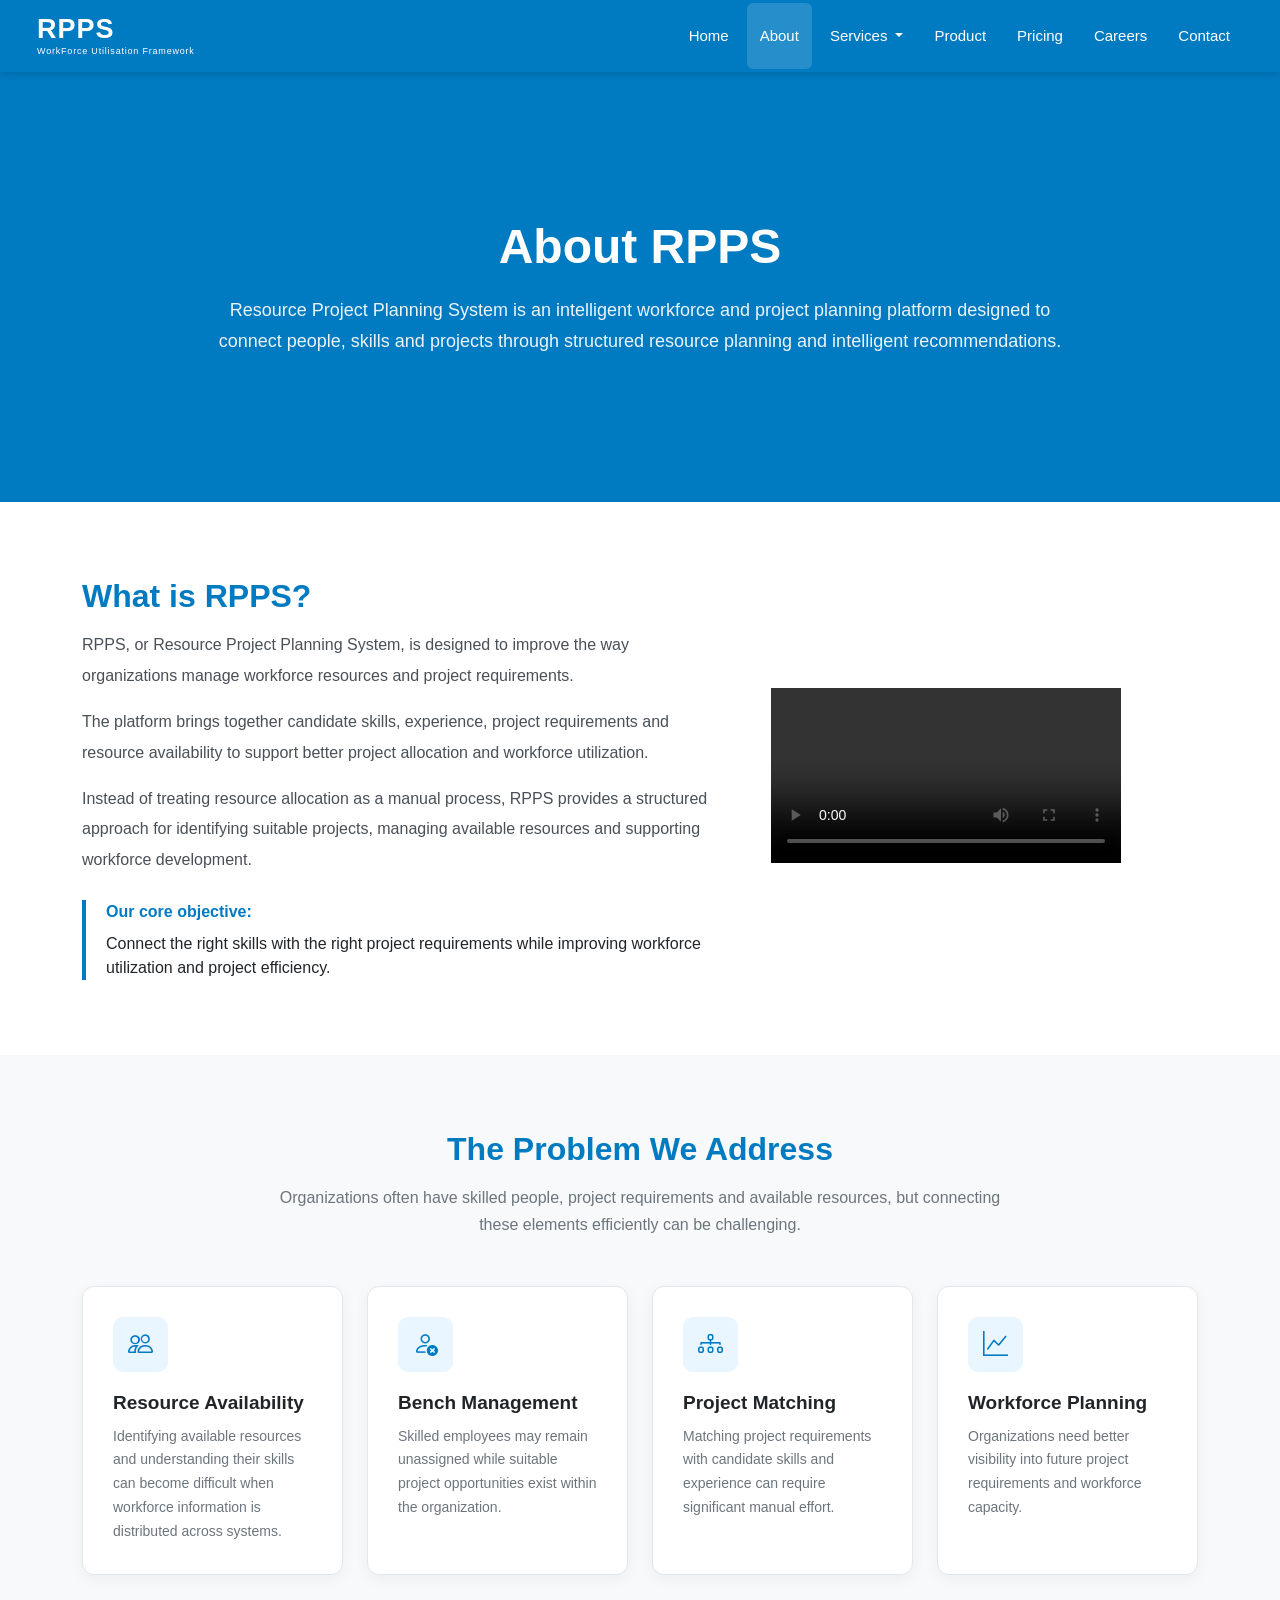
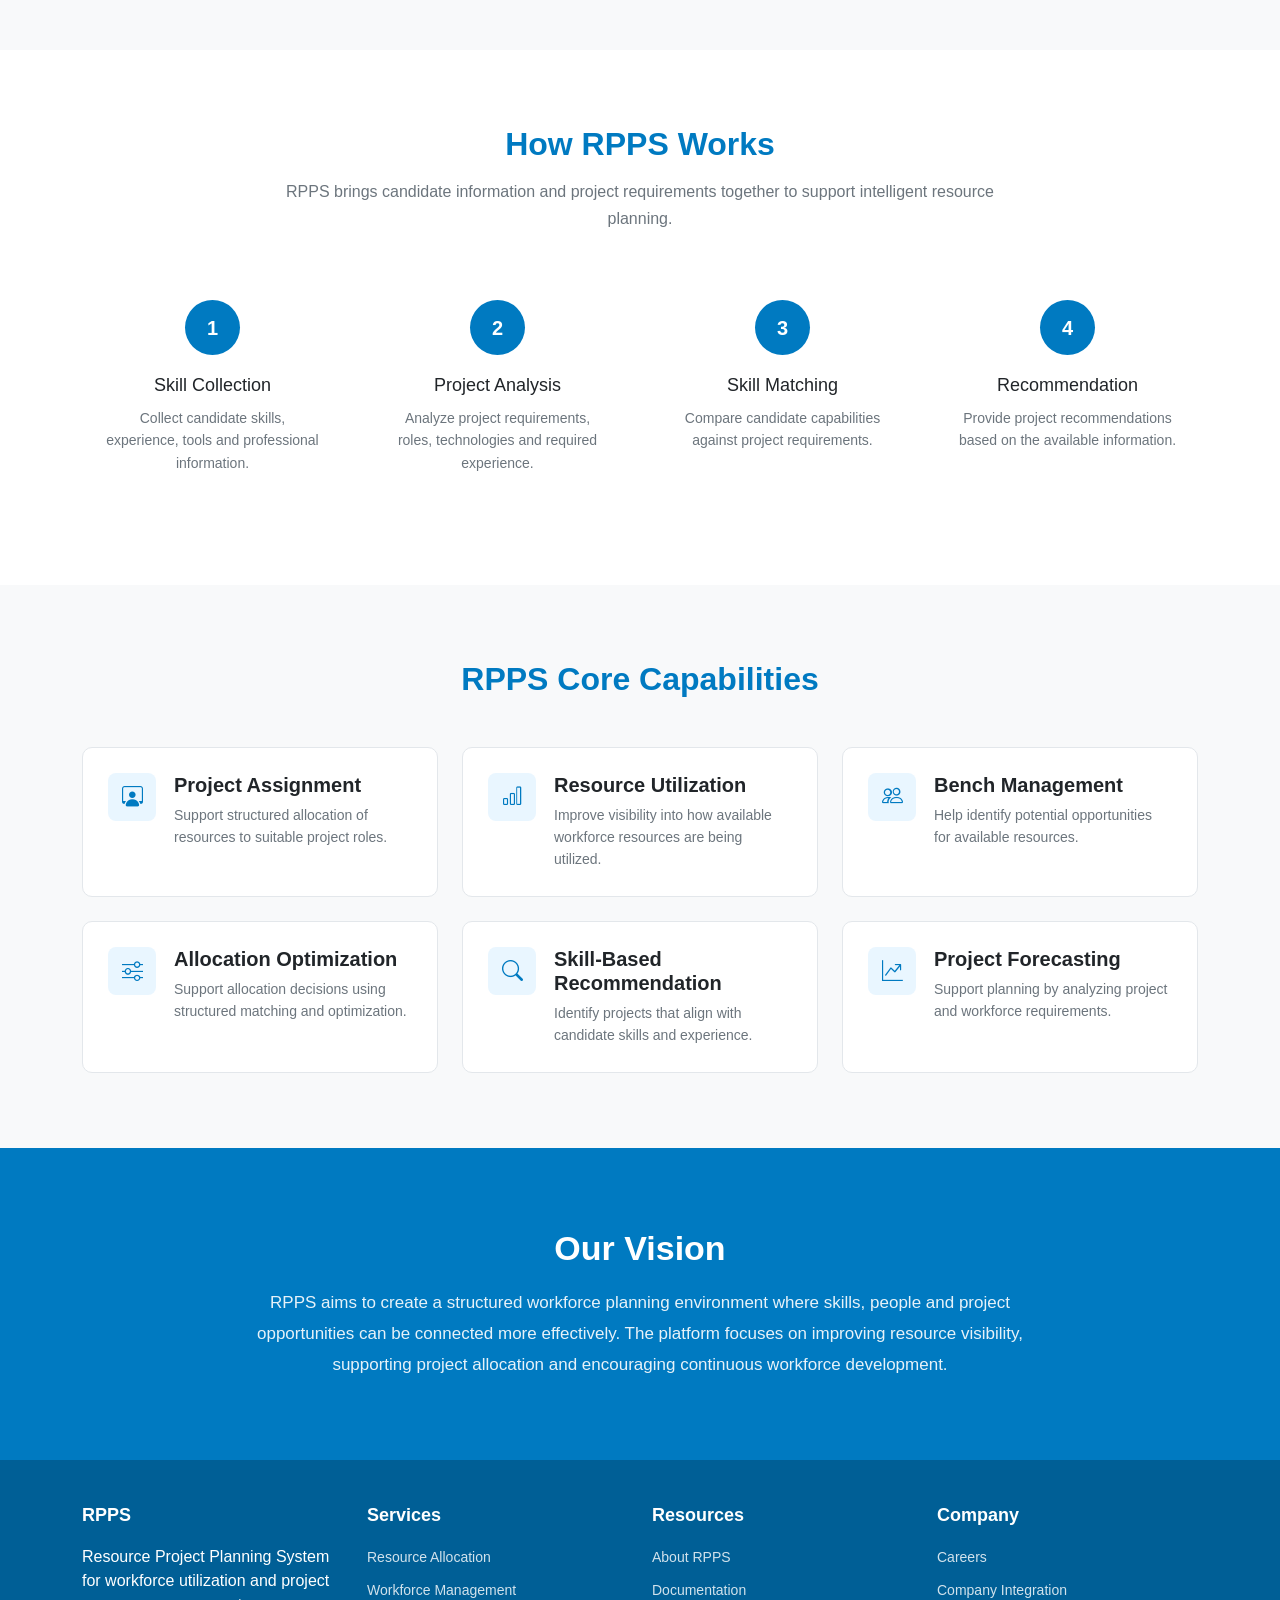
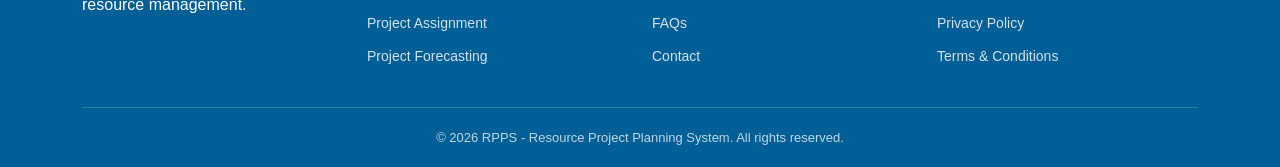
==== about.html @ 64786fd7 "First Commit" ====
<!doctype html>
<html lang="en">

<head>

    <meta charset="utf-8">

    <meta name="viewport" content="width=device-width, initial-scale=1">

    <meta name="description"
        content="Learn about RPPS - Resource Project Planning System, an intelligent workforce utilization and project resource management platform.">

    <title>About RPPS | Resource Project Planning System</title>


    <!-- Bootstrap CSS -->
    <link href="https://cdn.jsdelivr.net/npm/bootstrap@5.3.8/dist/css/bootstrap.min.css" rel="stylesheet"
        crossorigin="anonymous">


    <!-- Bootstrap Icons -->
    <link rel="stylesheet" href="https://cdn.jsdelivr.net/npm/bootstrap-icons@1.13.1/font/bootstrap-icons.min.css">


    <style>
        /* =========================================
           GLOBAL
        ========================================= */

        * {
            box-sizing: border-box;
        }

        body {
            margin: 0;

            font-family:
                Arial,
                Helvetica,
                sans-serif;

            color: #212529;

            background-color: #ffffff;
        }


        /* =========================================
           NAVBAR
        ========================================= */

        .rpps-navbar {

            min-height: 72px;

            background-color: #007ac1;

            background-image:
                linear-gradient(rgba(0, 122, 193, 0.90),
                    rgba(0, 122, 193, 0.90)),
                url("Images/header.png");

            background-size: cover;

            background-position: center;

            padding: 0 25px;

            box-shadow:
                0 2px 8px rgba(0, 0, 0, 0.15);
        }


        .rpps-logo {

            color: #ffffff !important;

            font-size: 27px;

            font-weight: 700;

            letter-spacing: 1px;

            text-decoration: none;
        }


        .logo-text {

            display: flex;

            flex-direction: column;

            align-items: flex-start;

            line-height: 1.1;
        }


        .logo-title {

            font-size: 27px;

            font-weight: 700;
        }


        .logo-subtitle {

            margin-top: 3px;

            font-size: 9px;

            font-weight: 400;

            letter-spacing: 0.8px;

            white-space: nowrap;
        }


        /* Navbar links */

        .rpps-navbar .navbar-nav {

            align-items: center;

            gap: 5px;
        }


        .rpps-navbar .nav-link {

            position: relative;

            color: #ffffff !important;

            font-size: 15px;

            font-weight: 500;

            padding:
                22px 13px !important;

            transition:
                background-color 0.3s ease;
        }


        .rpps-navbar .nav-link:hover {

            background-color:
                rgba(255, 255, 255, 0.15);

            border-radius: 6px;
        }


        .rpps-navbar .nav-link.active {

            background-color:
                rgba(255, 255, 255, 0.15);

            border-radius: 6px;
        }


        /* =========================================
           PAGE HERO
        ========================================= */

        .about-hero {

            min-height: 430px;

            display: flex;

            align-items: center;

            background-color: #007ac1;

            background-image:
                linear-gradient(rgba(0, 122, 193, 0.88),
                    rgba(0, 122, 193, 0.88)),
                url("Images/header.png");

            background-size: cover;

            background-position: center;

            color: #ffffff;
        }


        .about-hero-content {

            max-width: 850px;

            margin: auto;

            text-align: center;
        }


        .about-hero h1 {

            font-size: 48px;

            font-weight: 700;

            margin-bottom: 20px;
        }


        .about-hero p {

            font-size: 18px;

            line-height: 1.7;

            color:
                rgba(255, 255, 255, 0.92);

            margin-bottom: 0;
        }


        /* =========================================
           COMMON SECTION
        ========================================= */

        .about-section {

            padding: 75px 0;
        }


        .about-section-light {

            background-color: #f8f9fa;
        }


        .section-title {

            color: #007ac1;

            font-size: 32px;

            font-weight: 700;

            margin-bottom: 15px;
        }


        .section-description {

            color: #6c757d;

            line-height: 1.7;

            max-width: 750px;
        }


        /* =========================================
           ABOUT INTRO
        ========================================= */

        .about-intro-text {

            font-size: 16px;

            line-height: 1.9;

            color: #495057;
        }


        .about-highlight {

            border-left:
                4px solid #007ac1;

            padding-left: 20px;

            margin-top: 25px;
        }


        .about-highlight strong {

            color: #007ac1;
        }


        /* =========================================
           PROBLEM CARDS
        ========================================= */

        .problem-card {

            height: 100%;

            padding: 30px;

            background-color: #ffffff;

            border:
                1px solid #e3e7eb;

            border-radius: 12px;

            box-shadow:
                0 4px 15px rgba(0, 0, 0, 0.05);

            transition:
                transform 0.3s ease,
                box-shadow 0.3s ease;
        }


        .problem-card:hover {

            transform:
                translateY(-5px);

            box-shadow:
                0 10px 25px rgba(0, 0, 0, 0.10);
        }


        .problem-icon {

            width: 55px;

            height: 55px;

            display: flex;

            align-items: center;

            justify-content: center;

            margin-bottom: 20px;

            border-radius: 10px;

            background-color: #e9f6ff;

            color: #007ac1;

            font-size: 25px;
        }


        .problem-card h4 {

            font-size: 19px;

            font-weight: 600;

            margin-bottom: 10px;
        }


        .problem-card p {

            color: #6c757d;

            font-size: 14px;

            line-height: 1.7;

            margin-bottom: 0;
        }


        /* =========================================
           HOW RPPS WORKS
        ========================================= */

        .workflow-step {

            text-align: center;

            position: relative;

            padding: 20px;
        }


        .workflow-number {

            width: 55px;

            height: 55px;

            display: flex;

            align-items: center;

            justify-content: center;

            margin: 0 auto 20px;

            border-radius: 50%;

            background-color: #007ac1;

            color: #ffffff;

            font-size: 20px;

            font-weight: 700;
        }


        .workflow-step h4 {

            font-size: 18px;

            margin-bottom: 10px;
        }


        .workflow-step p {

            color: #6c757d;

            font-size: 14px;

            line-height: 1.6;
        }


        /* =========================================
           FEATURES
        ========================================= */

        .feature-card {

            display: flex;

            align-items: flex-start;

            gap: 18px;

            height: 100%;

            padding: 25px;

            border-radius: 10px;

            background-color: #ffffff;

            border:
                1px solid #e3e7eb;
        }


        .feature-icon {

            flex-shrink: 0;

            width: 48px;

            height: 48px;

            display: flex;

            align-items: center;

            justify-content: center;

            border-radius: 8px;

            background-color: #e9f6ff;

            color: #007ac1;

            font-size: 21px;
        }


        .feature-card h5 {

            margin-bottom: 7px;

            font-weight: 600;
        }


        .feature-card p {

            margin: 0;

            color: #6c757d;

            font-size: 14px;

            line-height: 1.6;
        }


        /* =========================================
           VISION
        ========================================= */

        .vision-section {

            background-color: #007ac1;

            color: #ffffff;

            text-align: center;

            padding: 80px 20px;
        }


        .vision-section h2 {

            font-size: 34px;

            font-weight: 700;

            margin-bottom: 20px;
        }


        .vision-section p {

            max-width: 800px;

            margin: auto;

            font-size: 17px;

            line-height: 1.8;

            color:
                rgba(255, 255, 255, 0.9);
        }


        /* =========================================
           FOOTER
        ========================================= */

        .site-footer {

            background-color: #005f96;

            color: #ffffff;

            padding: 45px 0 20px;
        }


        .footer-title {

            font-size: 18px;

            margin-bottom: 18px;

            font-weight: 600;
        }


        .footer-links {

            list-style: none;

            padding: 0;

            margin: 0;
        }


        .footer-links li {

            margin-bottom: 9px;
        }


        .footer-links a {

            color:
                rgba(255, 255, 255, 0.82);

            text-decoration: none;

            font-size: 14px;
        }


        .footer-links a:hover {

            color: #ffffff;
        }


        .footer-bottom {

            border-top:
                1px solid rgba(255, 255, 255, 0.2);

            margin-top: 30px;

            padding-top: 20px;

            font-size: 13px;

            color:
                rgba(255, 255, 255, 0.75);
        }


        /* =========================================
           MOBILE
        ========================================= */

        @media (max-width: 991px) {

            .rpps-navbar {

                padding: 8px 15px;
            }


            .rpps-navbar .navbar-nav {

                align-items: stretch;
            }


            .rpps-navbar .nav-link {

                padding:
                    12px 15px !important;
            }


            .about-hero {

                min-height: 350px;
            }


            .about-hero h1 {

                font-size: 36px;
            }

        }


        @media (max-width: 576px) {

            .about-section {

                padding: 50px 0;
            }


            .about-hero h1 {

                font-size: 30px;
            }


            .about-hero p {

                font-size: 15px;
            }


            .section-title {

                font-size: 27px;
            }

        }
    </style>

</head>


<body>


    <!-- =====================================================
     NAVBAR
====================================================== -->

    <header>

        <nav class="navbar navbar-expand-lg rpps-navbar">

            <div class="container-fluid">


                <!-- Logo -->

                <a class="navbar-brand rpps-logo" href="index.html">

                    <div class="logo-text">

                        <span class="logo-title">
                            RPPS
                        </span>

                        <span class="logo-subtitle">
                            WorkForce Utilisation Framework
                        </span>

                    </div>

                </a>


                <!-- Mobile button -->

                <button class="navbar-toggler" type="button" data-bs-toggle="collapse" data-bs-target="#navbarNav">

                    <span class="navbar-toggler-icon"></span>

                </button>


                <!-- Navigation -->

                <div class="collapse navbar-collapse" id="navbarNav">

                    <ul class="navbar-nav ms-auto">


                        <li class="nav-item">

                            <a class="nav-link" href="index.html">

                                Home

                            </a>

                        </li>


                        <li class="nav-item">

                            <a class="nav-link active" href="about.html">

                                About

                            </a>

                        </li>


                        <li class="nav-item dropdown">

                            <a class="nav-link dropdown-toggle" href="#" data-bs-toggle="dropdown">

                                Services

                            </a>


                            <ul class="dropdown-menu">

                                <li>
                                    <a class="dropdown-item" href="#">
                                        Resource Allocation
                                    </a>
                                </li>

                                <li>
                                    <a class="dropdown-item" href="#">
                                        Workforce Management
                                    </a>
                                </li>

                                <li>
                                    <a class="dropdown-item" href="#">
                                        Project Assignment
                                    </a>
                                </li>

                                <li>
                                    <a class="dropdown-item" href="#">
                                        Project Forecasting
                                    </a>
                                </li>

                                <li>
                                    <a class="dropdown-item" href="#">
                                        Skill-Based Recommendations
                                    </a>
                                </li>

                            </ul>

                        </li>


                        <li class="nav-item">

                            <a class="nav-link" href="#">

                                Product

                            </a>

                        </li>


                        <li class="nav-item">

                            <a class="nav-link" href="#">

                                Pricing

                            </a>

                        </li>


                        <li class="nav-item">

                            <a class="nav-link" href="#">

                                Careers

                            </a>

                        </li>


                        <li class="nav-item">

                            <a class="nav-link" href="#">

                                Contact

                            </a>

                        </li>

                    </ul>

                </div>

            </div>

        </nav>

    </header>



    <!-- =====================================================
     HERO
====================================================== -->

    <section class="about-hero">

        <div class="container">

            <div class="about-hero-content">

                <h1>
                    About RPPS
                </h1>

                <p>
                    Resource Project Planning System is an intelligent
                    workforce and project planning platform designed to
                    connect people, skills and projects through
                    structured resource planning and intelligent
                    recommendations.
                </p>

            </div>

        </div>

    </section>



    <!-- =====================================================
     ABOUT RPPS
====================================================== -->

    <section class="about-section">

        <div class="container">

            <div class="row align-items-center g-5">


                <!-- Content -->

                <div class="col-lg-7">

                    <h2 class="section-title">
                        What is RPPS?
                    </h2>

                    <p class="about-intro-text">

                        RPPS, or Resource Project Planning System,
                        is designed to improve the way organizations
                        manage workforce resources and project
                        requirements.

                    </p>


                    <p class="about-intro-text">

                        The platform brings together candidate skills,
                        experience, project requirements and resource
                        availability to support better project
                        allocation and workforce utilization.

                    </p>


                    <p class="about-intro-text">

                        Instead of treating resource allocation as a
                        manual process, RPPS provides a structured
                        approach for identifying suitable projects,
                        managing available resources and supporting
                        workforce development.

                    </p>


                    <div class="about-highlight">

                        <strong>
                            Our core objective:
                        </strong>

                        <p class="mb-0 mt-2">

                            Connect the right skills with the right
                            project requirements while improving
                            workforce utilization and project efficiency.

                        </p>

                    </div>

                </div>


                <!-- Image -->

                <div class="col-lg-5">
                    <video src="video/Bench Utilization Explainer_720p_caption (online-video-cutter.com).mp4" style="width: 80%; height: auto; margin: 10px; padding: 0;" controls>
                    </video>
                </div>




            </div>

        </div>

    </section>



    <!-- =====================================================
     PROBLEM
====================================================== -->

    <section class="about-section about-section-light">

        <div class="container">


            <div class="text-center mb-5">

                <h2 class="section-title">
                    The Problem We Address
                </h2>

                <p class="section-description mx-auto">

                    Organizations often have skilled people,
                    project requirements and available resources,
                    but connecting these elements efficiently
                    can be challenging.

                </p>

            </div>


            <div class="row g-4">


                <!-- Problem 1 -->

                <div class="col-lg-3 col-md-6">

                    <div class="problem-card">

                        <div class="problem-icon">

                            <i class="bi bi-people"></i>

                        </div>

                        <h4>
                            Resource Availability
                        </h4>

                        <p>

                            Identifying available resources and
                            understanding their skills can become
                            difficult when workforce information is
                            distributed across systems.

                        </p>

                    </div>

                </div>


                <!-- Problem 2 -->

                <div class="col-lg-3 col-md-6">

                    <div class="problem-card">

                        <div class="problem-icon">

                            <i class="bi bi-person-x"></i>

                        </div>

                        <h4>
                            Bench Management
                        </h4>

                        <p>

                            Skilled employees may remain unassigned
                            while suitable project opportunities
                            exist within the organization.

                        </p>

                    </div>

                </div>


                <!-- Problem 3 -->

                <div class="col-lg-3 col-md-6">

                    <div class="problem-card">

                        <div class="problem-icon">

                            <i class="bi bi-diagram-3"></i>

                        </div>

                        <h4>
                            Project Matching
                        </h4>

                        <p>

                            Matching project requirements with
                            candidate skills and experience can
                            require significant manual effort.

                        </p>

                    </div>

                </div>


                <!-- Problem 4 -->

                <div class="col-lg-3 col-md-6">

                    <div class="problem-card">

                        <div class="problem-icon">

                            <i class="bi bi-graph-up"></i>

                        </div>

                        <h4>
                            Workforce Planning
                        </h4>

                        <p>

                            Organizations need better visibility
                            into future project requirements and
                            workforce capacity.

                        </p>

                    </div>

                </div>


            </div>

        </div>

    </section>



    <!-- =====================================================
     HOW RPPS WORKS
====================================================== -->

    <section class="about-section">

        <div class="container">


            <div class="text-center mb-5">

                <h2 class="section-title">
                    How RPPS Works
                </h2>

                <p class="section-description mx-auto">

                    RPPS brings candidate information and project
                    requirements together to support intelligent
                    resource planning.

                </p>

            </div>


            <div class="row g-4">


                <!-- Step 1 -->

                <div class="col-lg-3 col-md-6">

                    <div class="workflow-step">

                        <div class="workflow-number">
                            1
                        </div>

                        <h4>
                            Skill Collection
                        </h4>

                        <p>

                            Collect candidate skills,
                            experience, tools and professional
                            information.

                        </p>

                    </div>

                </div>


                <!-- Step 2 -->

                <div class="col-lg-3 col-md-6">

                    <div class="workflow-step">

                        <div class="workflow-number">
                            2
                        </div>

                        <h4>
                            Project Analysis
                        </h4>

                        <p>

                            Analyze project requirements,
                            roles, technologies and required
                            experience.

                        </p>

                    </div>

                </div>


                <!-- Step 3 -->

                <div class="col-lg-3 col-md-6">

                    <div class="workflow-step">

                        <div class="workflow-number">
                            3
                        </div>

                        <h4>
                            Skill Matching
                        </h4>

                        <p>

                            Compare candidate capabilities
                            against project requirements.

                        </p>

                    </div>

                </div>


                <!-- Step 4 -->

                <div class="col-lg-3 col-md-6">

                    <div class="workflow-step">

                        <div class="workflow-number">
                            4
                        </div>

                        <h4>
                            Recommendation
                        </h4>

                        <p>

                            Provide project recommendations
                            based on the available information.

                        </p>

                    </div>

                </div>


            </div>

        </div>

    </section>



    <!-- =====================================================
     CORE CAPABILITIES
====================================================== -->

    <section class="about-section about-section-light">

        <div class="container">


            <div class="text-center mb-5">

                <h2 class="section-title">
                    RPPS Core Capabilities
                </h2>

            </div>


            <div class="row g-4">


                <div class="col-lg-4 col-md-6">

                    <div class="feature-card">

                        <div class="feature-icon">
                            <i class="bi bi-person-workspace"></i>
                        </div>

                        <div>

                            <h5>
                                Project Assignment
                            </h5>

                            <p>
                                Support structured allocation of
                                resources to suitable project roles.
                            </p>

                        </div>

                    </div>

                </div>


                <div class="col-lg-4 col-md-6">

                    <div class="feature-card">

                        <div class="feature-icon">
                            <i class="bi bi-bar-chart"></i>
                        </div>

                        <div>

                            <h5>
                                Resource Utilization
                            </h5>

                            <p>
                                Improve visibility into how available
                                workforce resources are being utilized.
                            </p>

                        </div>

                    </div>

                </div>


                <div class="col-lg-4 col-md-6">

                    <div class="feature-card">

                        <div class="feature-icon">
                            <i class="bi bi-people"></i>
                        </div>

                        <div>

                            <h5>
                                Bench Management
                            </h5>

                            <p>
                                Help identify potential opportunities
                                for available resources.
                            </p>

                        </div>

                    </div>

                </div>


                <div class="col-lg-4 col-md-6">

                    <div class="feature-card">

                        <div class="feature-icon">
                            <i class="bi bi-sliders"></i>
                        </div>

                        <div>

                            <h5>
                                Allocation Optimization
                            </h5>

                            <p>
                                Support allocation decisions using
                                structured matching and optimization.
                            </p>

                        </div>

                    </div>

                </div>


                <div class="col-lg-4 col-md-6">

                    <div class="feature-card">

                        <div class="feature-icon">
                            <i class="bi bi-search"></i>
                        </div>

                        <div>

                            <h5>
                                Skill-Based Recommendation
                            </h5>

                            <p>
                                Identify projects that align with
                                candidate skills and experience.
                            </p>

                        </div>

                    </div>

                </div>


                <div class="col-lg-4 col-md-6">

                    <div class="feature-card">

                        <div class="feature-icon">
                            <i class="bi bi-graph-up-arrow"></i>
                        </div>

                        <div>

                            <h5>
                                Project Forecasting
                            </h5>

                            <p>
                                Support planning by analyzing project
                                and workforce requirements.
                            </p>

                        </div>

                    </div>

                </div>


            </div>

        </div>

    </section>



    <!-- =====================================================
     VISION
====================================================== -->

    <section class="vision-section">

        <div class="container">

            <h2>
                Our Vision
            </h2>

            <p>

                RPPS aims to create a structured workforce planning
                environment where skills, people and project
                opportunities can be connected more effectively.
                The platform focuses on improving resource visibility,
                supporting project allocation and encouraging
                continuous workforce development.

            </p>

        </div>

    </section>



    <!-- =====================================================
     FOOTER
====================================================== -->

    <footer class="site-footer">

        <div class="container">

            <div class="row g-4">


                <!-- RPPS -->

                <div class="col-lg-3 col-md-6">

                    <h5 class="footer-title">
                        RPPS
                    </h5>

                    <p>
                        Resource Project Planning System for
                        workforce utilization and project
                        resource management.
                    </p>

                </div>


                <!-- Services -->

                <div class="col-lg-3 col-md-6">

                    <h5 class="footer-title">
                        Services
                    </h5>

                    <ul class="footer-links">

                        <li>
                            <a href="#">
                                Resource Allocation
                            </a>
                        </li>

                        <li>
                            <a href="#">
                                Workforce Management
                            </a>
                        </li>

                        <li>
                            <a href="#">
                                Project Assignment
                            </a>
                        </li>

                        <li>
                            <a href="#">
                                Project Forecasting
                            </a>
                        </li>

                    </ul>

                </div>


                <!-- Resources -->

                <div class="col-lg-3 col-md-6">

                    <h5 class="footer-title">
                        Resources
                    </h5>

                    <ul class="footer-links">

                        <li>
                            <a href="about.html">
                                About RPPS
                            </a>
                        </li>

                        <li>
                            <a href="#">
                                Documentation
                            </a>
                        </li>

                        <li>
                            <a href="#">
                                FAQs
                            </a>
                        </li>

                        <li>
                            <a href="#">
                                Contact
                            </a>
                        </li>

                    </ul>

                </div>


                <!-- Company -->

                <div class="col-lg-3 col-md-6">

                    <h5 class="footer-title">
                        Company
                    </h5>

                    <ul class="footer-links">

                        <li>
                            <a href="#">
                                Careers
                            </a>
                        </li>

                        <li>
                            <a href="#">
                                Company Integration
                            </a>
                        </li>

                        <li>
                            <a href="#">
                                Privacy Policy
                            </a>
                        </li>

                        <li>
                            <a href="#">
                                Terms & Conditions
                            </a>
                        </li>

                    </ul>

                </div>


            </div>


            <div class="footer-bottom text-center">

                © 2026 RPPS - Resource Project Planning System.
                All rights reserved.

            </div>

        </div>

    </footer>



    <!-- Bootstrap JS -->

    <script src="https://cdn.jsdelivr.net/npm/bootstrap@5.3.8/dist/js/bootstrap.bundle.min.js" crossorigin="anonymous">
    </script>


</body>

</html>
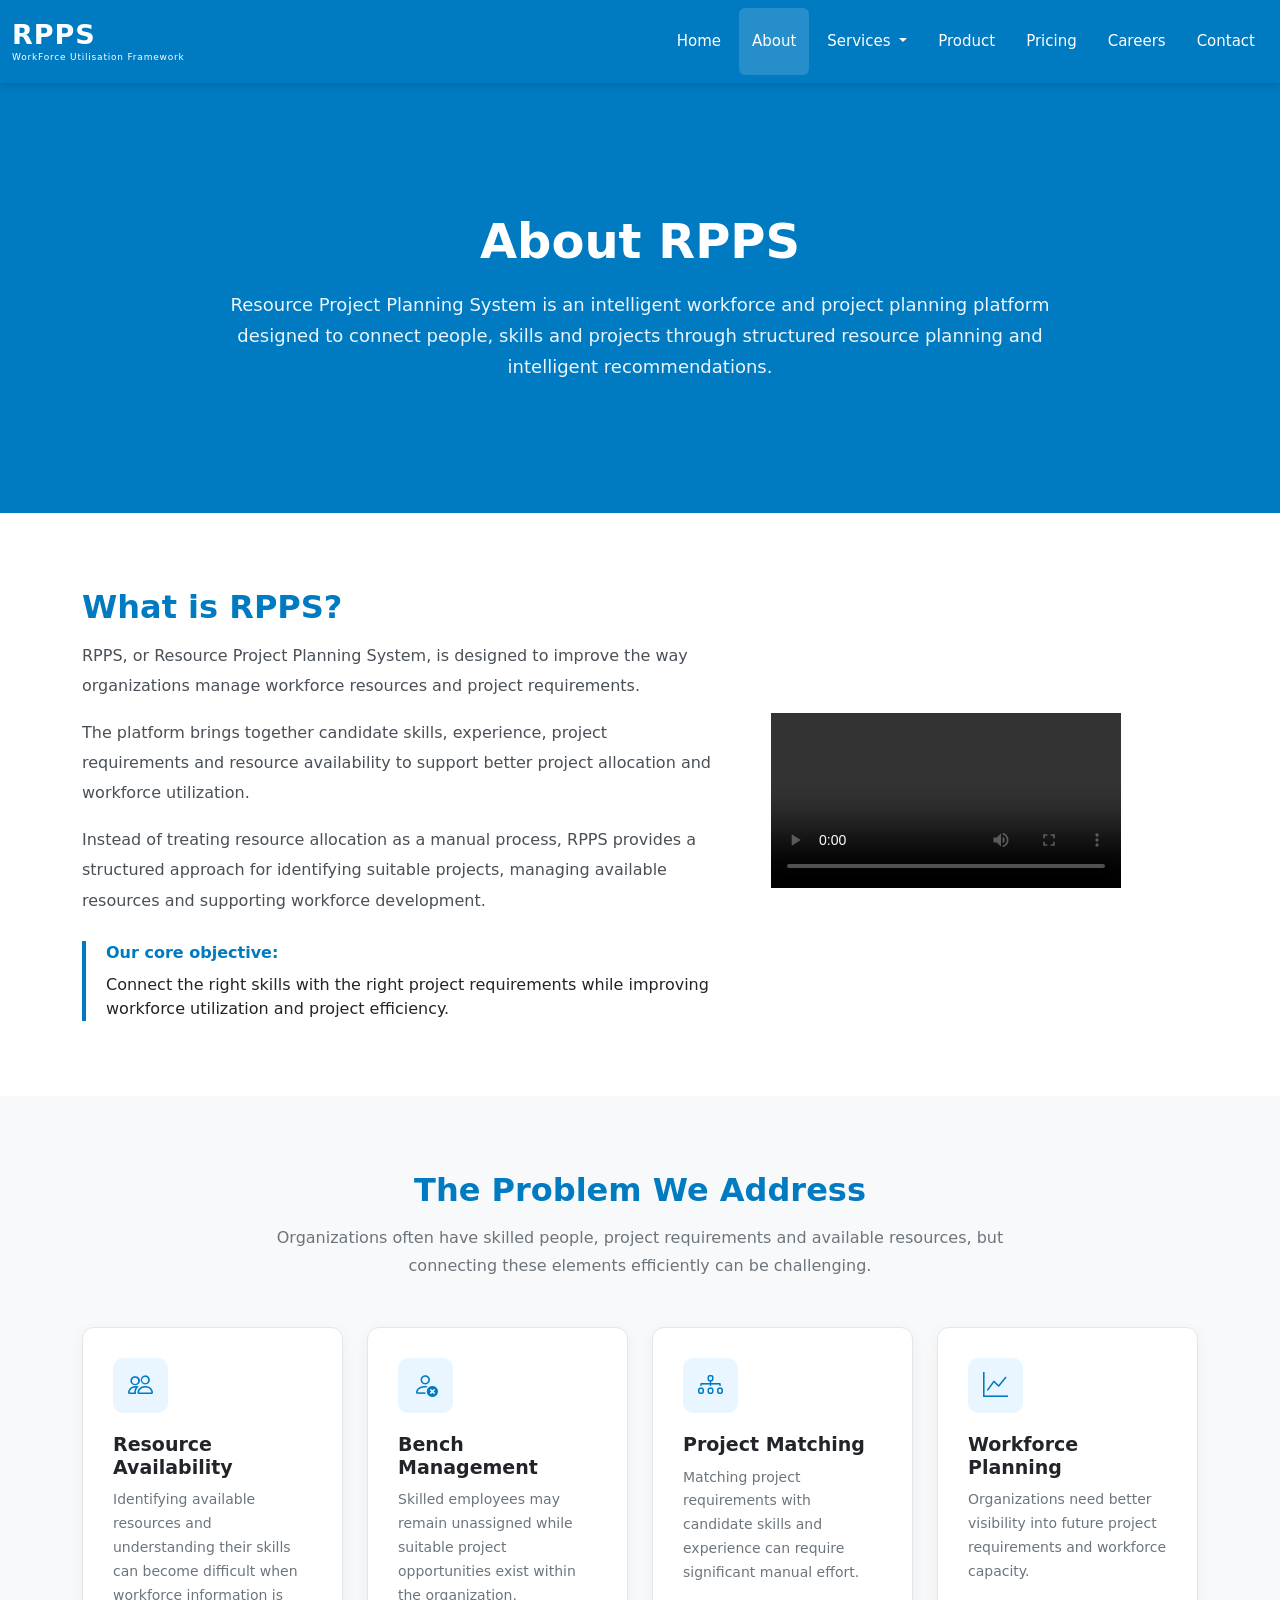
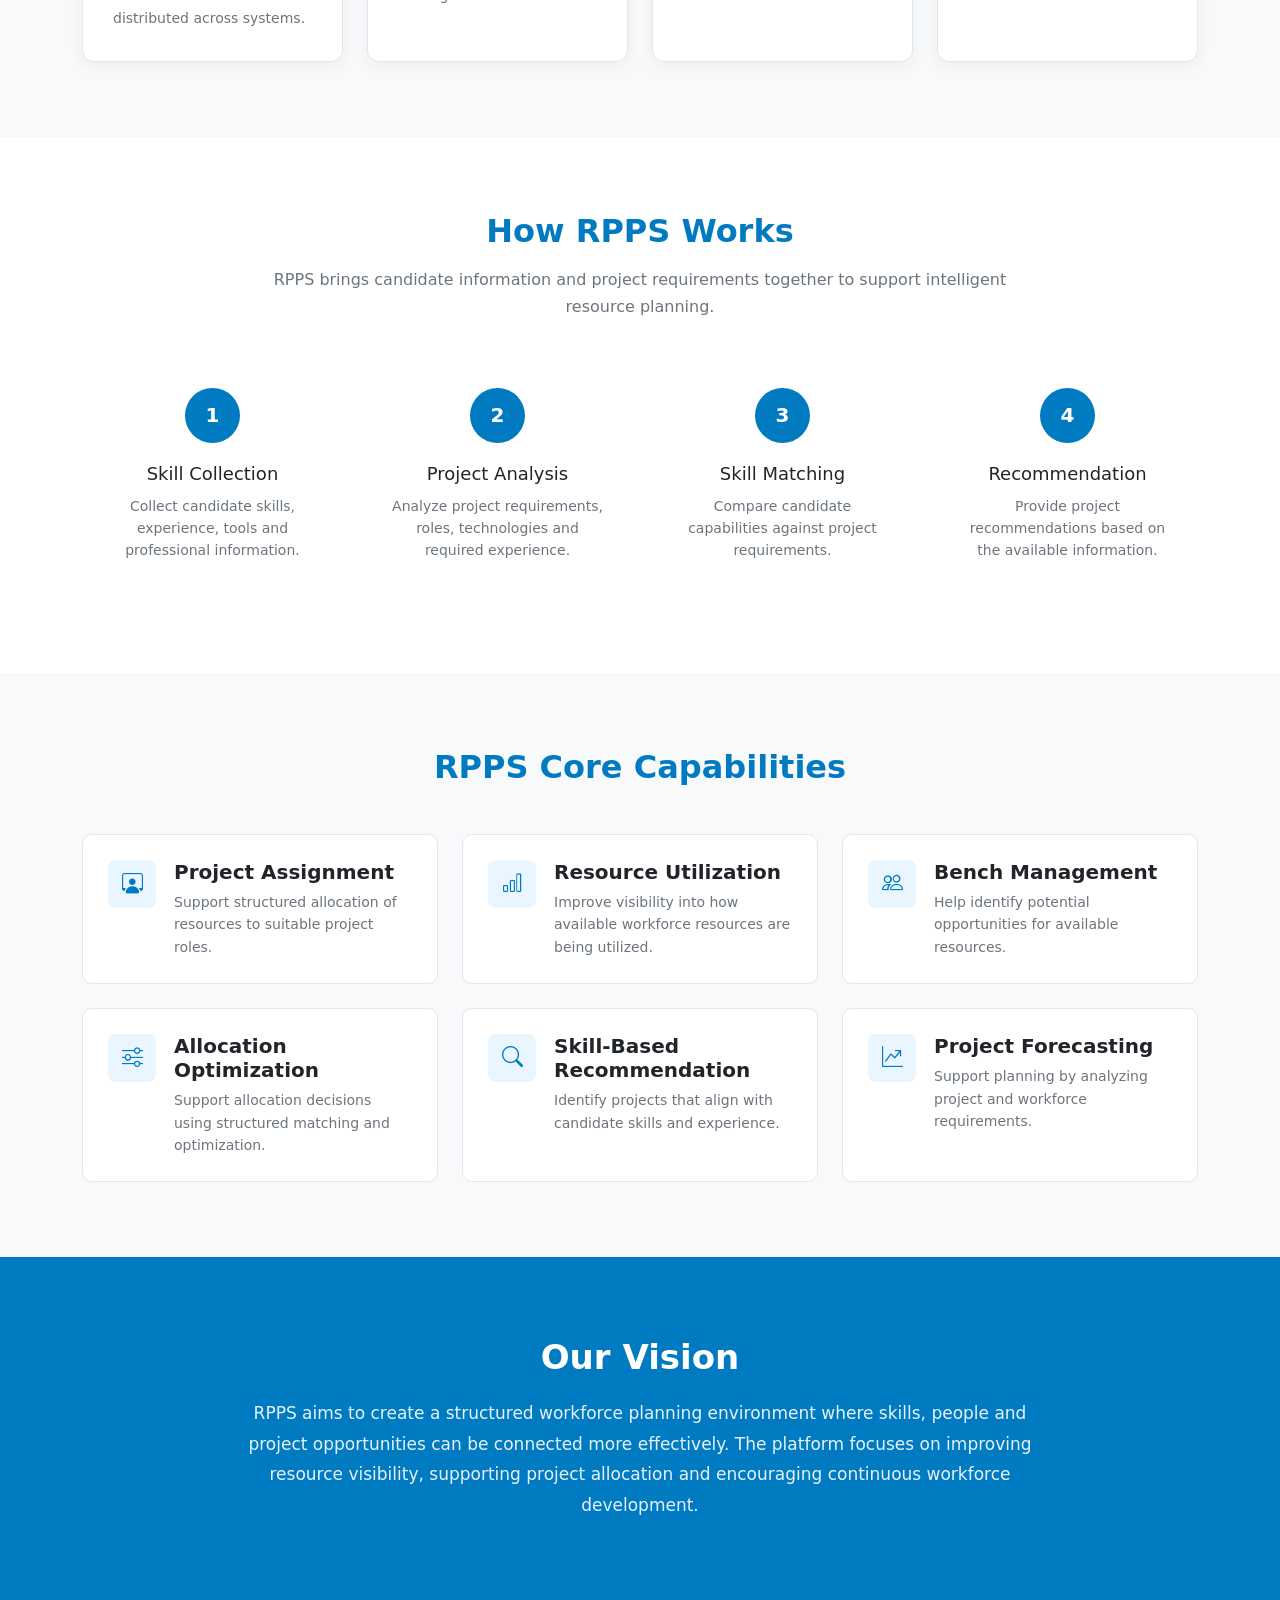
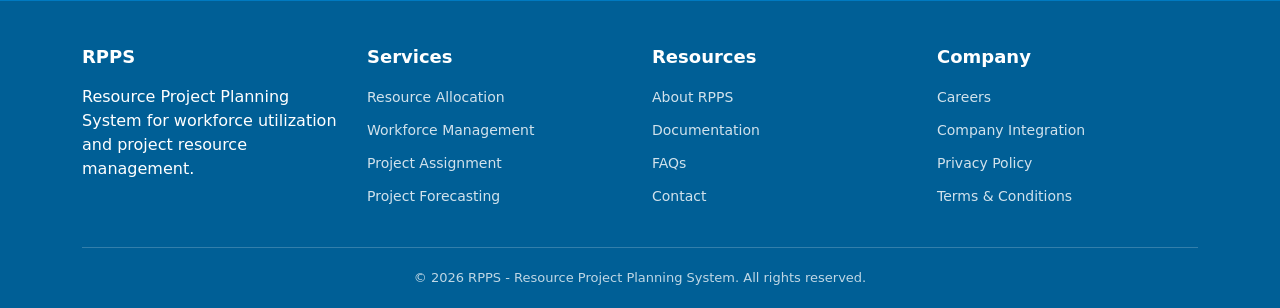
==== commit f15f0b2f: "Add files via upload" ====
--- a/about.html
+++ b/about.html
@@ -12,677 +12,44 @@
 
     <title>About RPPS | Resource Project Planning System</title>
 
-
+    <link rel="stylesheet" href="css/about.css">
     <!-- Bootstrap CSS -->
     <link href="https://cdn.jsdelivr.net/npm/bootstrap@5.3.8/dist/css/bootstrap.min.css" rel="stylesheet"
         crossorigin="anonymous">
-
-
     <!-- Bootstrap Icons -->
     <link rel="stylesheet" href="https://cdn.jsdelivr.net/npm/bootstrap-icons@1.13.1/font/bootstrap-icons.min.css">
-
-
-    <style>
-        /* =========================================
-           GLOBAL
-        ========================================= */
-
-        * {
-            box-sizing: border-box;
-        }
-
-        body {
-            margin: 0;
-
-            font-family:
-                Arial,
-                Helvetica,
-                sans-serif;
-
-            color: #212529;
-
-            background-color: #ffffff;
-        }
-
-
-        /* =========================================
-           NAVBAR
-        ========================================= */
-
-        .rpps-navbar {
-
-            min-height: 72px;
-
-            background-color: #007ac1;
-
-            background-image:
-                linear-gradient(rgba(0, 122, 193, 0.90),
-                    rgba(0, 122, 193, 0.90)),
-                url("Images/header.png");
-
-            background-size: cover;
-
-            background-position: center;
-
-            padding: 0 25px;
-
-            box-shadow:
-                0 2px 8px rgba(0, 0, 0, 0.15);
-        }
-
-
-        .rpps-logo {
-
-            color: #ffffff !important;
-
-            font-size: 27px;
-
-            font-weight: 700;
-
-            letter-spacing: 1px;
-
-            text-decoration: none;
-        }
-
-
-        .logo-text {
-
-            display: flex;
-
-            flex-direction: column;
-
-            align-items: flex-start;
-
-            line-height: 1.1;
-        }
-
-
-        .logo-title {
-
-            font-size: 27px;
-
-            font-weight: 700;
-        }
-
-
-        .logo-subtitle {
-
-            margin-top: 3px;
-
-            font-size: 9px;
-
-            font-weight: 400;
-
-            letter-spacing: 0.8px;
-
-            white-space: nowrap;
-        }
-
-
-        /* Navbar links */
-
-        .rpps-navbar .navbar-nav {
-
-            align-items: center;
-
-            gap: 5px;
-        }
-
-
-        .rpps-navbar .nav-link {
-
-            position: relative;
-
-            color: #ffffff !important;
-
-            font-size: 15px;
-
-            font-weight: 500;
-
-            padding:
-                22px 13px !important;
-
-            transition:
-                background-color 0.3s ease;
-        }
-
-
-        .rpps-navbar .nav-link:hover {
-
-            background-color:
-                rgba(255, 255, 255, 0.15);
-
-            border-radius: 6px;
-        }
-
-
-        .rpps-navbar .nav-link.active {
-
-            background-color:
-                rgba(255, 255, 255, 0.15);
-
-            border-radius: 6px;
-        }
-
-
-        /* =========================================
-           PAGE HERO
-        ========================================= */
-
-        .about-hero {
-
-            min-height: 430px;
-
-            display: flex;
-
-            align-items: center;
-
-            background-color: #007ac1;
-
-            background-image:
-                linear-gradient(rgba(0, 122, 193, 0.88),
-                    rgba(0, 122, 193, 0.88)),
-                url("Images/header.png");
-
-            background-size: cover;
-
-            background-position: center;
-
-            color: #ffffff;
-        }
-
-
-        .about-hero-content {
-
-            max-width: 850px;
-
-            margin: auto;
-
-            text-align: center;
-        }
-
-
-        .about-hero h1 {
-
-            font-size: 48px;
-
-            font-weight: 700;
-
-            margin-bottom: 20px;
-        }
-
-
-        .about-hero p {
-
-            font-size: 18px;
-
-            line-height: 1.7;
-
-            color:
-                rgba(255, 255, 255, 0.92);
-
-            margin-bottom: 0;
-        }
-
-
-        /* =========================================
-           COMMON SECTION
-        ========================================= */
-
-        .about-section {
-
-            padding: 75px 0;
-        }
-
-
-        .about-section-light {
-
-            background-color: #f8f9fa;
-        }
-
-
-        .section-title {
-
-            color: #007ac1;
-
-            font-size: 32px;
-
-            font-weight: 700;
-
-            margin-bottom: 15px;
-        }
-
-
-        .section-description {
-
-            color: #6c757d;
-
-            line-height: 1.7;
-
-            max-width: 750px;
-        }
-
-
-        /* =========================================
-           ABOUT INTRO
-        ========================================= */
-
-        .about-intro-text {
-
-            font-size: 16px;
-
-            line-height: 1.9;
-
-            color: #495057;
-        }
-
-
-        .about-highlight {
-
-            border-left:
-                4px solid #007ac1;
-
-            padding-left: 20px;
-
-            margin-top: 25px;
-        }
-
-
-        .about-highlight strong {
-
-            color: #007ac1;
-        }
-
-
-        /* =========================================
-           PROBLEM CARDS
-        ========================================= */
-
-        .problem-card {
-
-            height: 100%;
-
-            padding: 30px;
-
-            background-color: #ffffff;
-
-            border:
-                1px solid #e3e7eb;
-
-            border-radius: 12px;
-
-            box-shadow:
-                0 4px 15px rgba(0, 0, 0, 0.05);
-
-            transition:
-                transform 0.3s ease,
-                box-shadow 0.3s ease;
-        }
-
-
-        .problem-card:hover {
-
-            transform:
-                translateY(-5px);
-
-            box-shadow:
-                0 10px 25px rgba(0, 0, 0, 0.10);
-        }
-
-
-        .problem-icon {
-
-            width: 55px;
-
-            height: 55px;
-
-            display: flex;
-
-            align-items: center;
-
-            justify-content: center;
-
-            margin-bottom: 20px;
-
-            border-radius: 10px;
-
-            background-color: #e9f6ff;
-
-            color: #007ac1;
-
-            font-size: 25px;
-        }
-
-
-        .problem-card h4 {
-
-            font-size: 19px;
-
-            font-weight: 600;
-
-            margin-bottom: 10px;
-        }
-
-
-        .problem-card p {
-
-            color: #6c757d;
-
-            font-size: 14px;
-
-            line-height: 1.7;
-
-            margin-bottom: 0;
-        }
-
-
-        /* =========================================
-           HOW RPPS WORKS
-        ========================================= */
-
-        .workflow-step {
-
-            text-align: center;
-
-            position: relative;
-
-            padding: 20px;
-        }
-
-
-        .workflow-number {
-
-            width: 55px;
-
-            height: 55px;
-
-            display: flex;
-
-            align-items: center;
-
-            justify-content: center;
-
-            margin: 0 auto 20px;
-
-            border-radius: 50%;
-
-            background-color: #007ac1;
-
-            color: #ffffff;
-
-            font-size: 20px;
-
-            font-weight: 700;
-        }
-
-
-        .workflow-step h4 {
-
-            font-size: 18px;
-
-            margin-bottom: 10px;
-        }
-
-
-        .workflow-step p {
-
-            color: #6c757d;
-
-            font-size: 14px;
-
-            line-height: 1.6;
-        }
-
-
-        /* =========================================
-           FEATURES
-        ========================================= */
-
-        .feature-card {
-
-            display: flex;
-
-            align-items: flex-start;
-
-            gap: 18px;
-
-            height: 100%;
-
-            padding: 25px;
-
-            border-radius: 10px;
-
-            background-color: #ffffff;
-
-            border:
-                1px solid #e3e7eb;
-        }
-
-
-        .feature-icon {
-
-            flex-shrink: 0;
-
-            width: 48px;
-
-            height: 48px;
-
-            display: flex;
-
-            align-items: center;
-
-            justify-content: center;
-
-            border-radius: 8px;
-
-            background-color: #e9f6ff;
-
-            color: #007ac1;
-
-            font-size: 21px;
-        }
-
-
-        .feature-card h5 {
-
-            margin-bottom: 7px;
-
-            font-weight: 600;
-        }
-
-
-        .feature-card p {
-
-            margin: 0;
-
-            color: #6c757d;
-
-            font-size: 14px;
-
-            line-height: 1.6;
-        }
-
-
-        /* =========================================
-           VISION
-        ========================================= */
-
-        .vision-section {
-
-            background-color: #007ac1;
-
-            color: #ffffff;
-
-            text-align: center;
-
-            padding: 80px 20px;
-        }
-
-
-        .vision-section h2 {
-
-            font-size: 34px;
-
-            font-weight: 700;
-
-            margin-bottom: 20px;
-        }
-
-
-        .vision-section p {
-
-            max-width: 800px;
-
-            margin: auto;
-
-            font-size: 17px;
-
-            line-height: 1.8;
-
-            color:
-                rgba(255, 255, 255, 0.9);
-        }
-
-
-        /* =========================================
-           FOOTER
-        ========================================= */
-
-        .site-footer {
-
-            background-color: #005f96;
-
-            color: #ffffff;
-
-            padding: 45px 0 20px;
-        }
-
-
-        .footer-title {
-
-            font-size: 18px;
-
-            margin-bottom: 18px;
-
-            font-weight: 600;
-        }
-
-
-        .footer-links {
-
-            list-style: none;
-
-            padding: 0;
-
-            margin: 0;
-        }
-
-
-        .footer-links li {
-
-            margin-bottom: 9px;
-        }
-
-
-        .footer-links a {
-
-            color:
-                rgba(255, 255, 255, 0.82);
-
-            text-decoration: none;
-
-            font-size: 14px;
-        }
-
-
-        .footer-links a:hover {
-
-            color: #ffffff;
-        }
-
-
-        .footer-bottom {
-
-            border-top:
-                1px solid rgba(255, 255, 255, 0.2);
-
-            margin-top: 30px;
-
-            padding-top: 20px;
-
-            font-size: 13px;
-
-            color:
-                rgba(255, 255, 255, 0.75);
-        }
-
-
-        /* =========================================
-           MOBILE
-        ========================================= */
-
-        @media (max-width: 991px) {
-
-            .rpps-navbar {
-
-                padding: 8px 15px;
-            }
-
-
-            .rpps-navbar .navbar-nav {
-
-                align-items: stretch;
-            }
-
-
-            .rpps-navbar .nav-link {
-
-                padding:
-                    12px 15px !important;
-            }
-
-
-            .about-hero {
-
-                min-height: 350px;
-            }
-
-
-            .about-hero h1 {
-
-                font-size: 36px;
-            }
-
-        }
-
-
-        @media (max-width: 576px) {
-
-            .about-section {
-
-                padding: 50px 0;
-            }
-
-
-            .about-hero h1 {
-
-                font-size: 30px;
-            }
-
-
-            .about-hero p {
-
-                font-size: 15px;
-            }
-
-
-            .section-title {
-
-                font-size: 27px;
-            }
-
-        }
-    </style>
+    <meta name="description"
+        content="RPPS is an AI-powered Resource Project Planning System that connects skilled candidates with suitable projects, optimizes workforce utilization, manages bench resources, and improves project efficiency.">
+    <meta name="keywords"
+        content="RPPS, Resource Project Planning System, resource planning, project planning, workforce management, resource allocation, employee utilization, bench management, AI recruitment, skill based project recommendation, project resource allocation, HRTech, workforce optimization, project forecasting">
+    <meta name="author" content="RPPS - Resource Project Planning">
+    <meta name="robots" content="index, follow">
+    <meta name="googlebot" content="index, follow">
+    <!-- Canonical URL -->
+    <link rel="canonical" href="https://opa-factory.com/">
+    <!-- Theme / Browser -->
+    <meta name="theme-color" content="#0d6efd">
+    <!-- Open Graph / Facebook / LinkedIn -->
+    <meta property="og:type" content="website">
+    <meta property="og:title" content="RPPS | AI-Powered Resource & Project Planning System">
+    <meta property="og:description"
+        content="Intelligent workforce utilization and project resource planning through AI-powered skill matching, resource allocation, bench management, and project forecasting.">
+    <meta property="og:url" content="https://opa-factory.com/">
+    <meta property="og:site_name" content="RPPS">
+    <meta property="og:image" content="https://opa-factory.com/assets/images/rpps-og-image.png">
+    <!-- Twitter / X -->
+    <meta name="twitter:card" content="summary_large_image">
+    <meta name="twitter:title" content="RPPS | AI-Powered Resource & Project Planning System">
+    <meta name="twitter:description"
+        content="AI-powered resource allocation, workforce utilization, project matching, bench management, and project forecasting.">
+    <meta name="twitter:image" content="https://opa-factory.com/assets/images/rpps-og-image.png">
+    <!-- Mobile / Application -->
+    <meta name="application-name" content="RPPS">
+    <meta name="apple-mobile-web-app-title" content="RPPS">
+    <meta name="apple-mobile-web-app-capable" content="yes">
+    <!-- Language -->
+    <meta http-equiv="content-language" content="en">
+
 
 </head>
 
@@ -961,7 +328,8 @@
                 <!-- Image -->
 
                 <div class="col-lg-5">
-                    <video src="video/Bench Utilization Explainer_720p_caption (online-video-cutter.com).mp4" style="width: 80%; height: auto; margin: 10px; padding: 0;" controls>
+                    <video src="video/Bench Utilization Explainer_720p_caption (online-video-cutter.com).mp4"
+                        style="width: 80%; height: auto; margin: 10px; padding: 0;" controls>
                     </video>
                 </div>
 
--- a/css/about.css
+++ b/css/about.css
@@ -0,0 +1,659 @@
+/* =========================================
+           GLOBAL
+        ========================================= */
+
+* {
+    box-sizing: border-box;
+}
+
+body {
+    margin: 0;
+
+    font-family:
+        Arial,
+        Helvetica,
+        sans-serif;
+
+    color: #212529;
+
+    background-color: #ffffff;
+}
+
+
+/* =========================================
+           NAVBAR
+        ========================================= */
+
+.rpps-navbar {
+
+    min-height: 72px;
+
+    background-color: #007ac1;
+
+    background-image:
+        linear-gradient(rgba(0, 122, 193, 0.90),
+            rgba(0, 122, 193, 0.90)),
+        url("Images/header.png");
+
+    background-size: cover;
+
+    background-position: center;
+
+    padding: 0 25px;
+
+    box-shadow:
+        0 2px 8px rgba(0, 0, 0, 0.15);
+}
+
+
+.rpps-logo {
+
+    color: #ffffff !important;
+
+    font-size: 27px;
+
+    font-weight: 700;
+
+    letter-spacing: 1px;
+
+    text-decoration: none;
+}
+
+
+.logo-text {
+
+    display: flex;
+
+    flex-direction: column;
+
+    align-items: flex-start;
+
+    line-height: 1.1;
+}
+
+
+.logo-title {
+
+    font-size: 27px;
+
+    font-weight: 700;
+}
+
+
+.logo-subtitle {
+
+    margin-top: 3px;
+
+    font-size: 9px;
+
+    font-weight: 400;
+
+    letter-spacing: 0.8px;
+
+    white-space: nowrap;
+}
+
+
+/* Navbar links */
+
+.rpps-navbar .navbar-nav {
+
+    align-items: center;
+
+    gap: 5px;
+}
+
+
+.rpps-navbar .nav-link {
+
+    position: relative;
+
+    color: #ffffff !important;
+
+    font-size: 15px;
+
+    font-weight: 500;
+
+    padding:
+        22px 13px !important;
+
+    transition:
+        background-color 0.3s ease;
+}
+
+
+.rpps-navbar .nav-link:hover {
+
+    background-color:
+        rgba(255, 255, 255, 0.15);
+
+    border-radius: 6px;
+}
+
+
+.rpps-navbar .nav-link.active {
+
+    background-color:
+        rgba(255, 255, 255, 0.15);
+
+    border-radius: 6px;
+}
+
+
+/* =========================================
+           PAGE HERO
+        ========================================= */
+
+.about-hero {
+
+    min-height: 430px;
+
+    display: flex;
+
+    align-items: center;
+
+    background-color: #007ac1;
+
+    background-image:
+        linear-gradient(rgba(0, 122, 193, 0.88),
+            rgba(0, 122, 193, 0.88)),
+        url("Images/header.png");
+
+    background-size: cover;
+
+    background-position: center;
+
+    color: #ffffff;
+}
+
+
+.about-hero-content {
+
+    max-width: 850px;
+
+    margin: auto;
+
+    text-align: center;
+}
+
+
+.about-hero h1 {
+
+    font-size: 48px;
+
+    font-weight: 700;
+
+    margin-bottom: 20px;
+}
+
+
+.about-hero p {
+
+    font-size: 18px;
+
+    line-height: 1.7;
+
+    color:
+        rgba(255, 255, 255, 0.92);
+
+    margin-bottom: 0;
+}
+
+
+/* =========================================
+           COMMON SECTION
+        ========================================= */
+
+.about-section {
+
+    padding: 75px 0;
+}
+
+
+.about-section-light {
+
+    background-color: #f8f9fa;
+}
+
+
+.section-title {
+
+    color: #007ac1;
+
+    font-size: 32px;
+
+    font-weight: 700;
+
+    margin-bottom: 15px;
+}
+
+
+.section-description {
+
+    color: #6c757d;
+
+    line-height: 1.7;
+
+    max-width: 750px;
+}
+
+
+/* =========================================
+           ABOUT INTRO
+        ========================================= */
+
+.about-intro-text {
+
+    font-size: 16px;
+
+    line-height: 1.9;
+
+    color: #495057;
+}
+
+
+.about-highlight {
+
+    border-left:
+        4px solid #007ac1;
+
+    padding-left: 20px;
+
+    margin-top: 25px;
+}
+
+
+.about-highlight strong {
+
+    color: #007ac1;
+}
+
+
+/* =========================================
+           PROBLEM CARDS
+        ========================================= */
+
+.problem-card {
+
+    height: 100%;
+
+    padding: 30px;
+
+    background-color: #ffffff;
+
+    border:
+        1px solid #e3e7eb;
+
+    border-radius: 12px;
+
+    box-shadow:
+        0 4px 15px rgba(0, 0, 0, 0.05);
+
+    transition:
+        transform 0.3s ease,
+        box-shadow 0.3s ease;
+}
+
+
+.problem-card:hover {
+
+    transform:
+        translateY(-5px);
+
+    box-shadow:
+        0 10px 25px rgba(0, 0, 0, 0.10);
+}
+
+
+.problem-icon {
+
+    width: 55px;
+
+    height: 55px;
+
+    display: flex;
+
+    align-items: center;
+
+    justify-content: center;
+
+    margin-bottom: 20px;
+
+    border-radius: 10px;
+
+    background-color: #e9f6ff;
+
+    color: #007ac1;
+
+    font-size: 25px;
+}
+
+
+.problem-card h4 {
+
+    font-size: 19px;
+
+    font-weight: 600;
+
+    margin-bottom: 10px;
+}
+
+
+.problem-card p {
+
+    color: #6c757d;
+
+    font-size: 14px;
+
+    line-height: 1.7;
+
+    margin-bottom: 0;
+}
+
+
+/* =========================================
+           HOW RPPS WORKS
+        ========================================= */
+
+.workflow-step {
+
+    text-align: center;
+
+    position: relative;
+
+    padding: 20px;
+}
+
+
+.workflow-number {
+
+    width: 55px;
+
+    height: 55px;
+
+    display: flex;
+
+    align-items: center;
+
+    justify-content: center;
+
+    margin: 0 auto 20px;
+
+    border-radius: 50%;
+
+    background-color: #007ac1;
+
+    color: #ffffff;
+
+    font-size: 20px;
+
+    font-weight: 700;
+}
+
+
+.workflow-step h4 {
+
+    font-size: 18px;
+
+    margin-bottom: 10px;
+}
+
+
+.workflow-step p {
+
+    color: #6c757d;
+
+    font-size: 14px;
+
+    line-height: 1.6;
+}
+
+
+/* =========================================
+           FEATURES
+        ========================================= */
+
+.feature-card {
+
+    display: flex;
+
+    align-items: flex-start;
+
+    gap: 18px;
+
+    height: 100%;
+
+    padding: 25px;
+
+    border-radius: 10px;
+
+    background-color: #ffffff;
+
+    border:
+        1px solid #e3e7eb;
+}
+
+
+.feature-icon {
+
+    flex-shrink: 0;
+
+    width: 48px;
+
+    height: 48px;
+
+    display: flex;
+
+    align-items: center;
+
+    justify-content: center;
+
+    border-radius: 8px;
+
+    background-color: #e9f6ff;
+
+    color: #007ac1;
+
+    font-size: 21px;
+}
+
+
+.feature-card h5 {
+
+    margin-bottom: 7px;
+
+    font-weight: 600;
+}
+
+
+.feature-card p {
+
+    margin: 0;
+
+    color: #6c757d;
+
+    font-size: 14px;
+
+    line-height: 1.6;
+}
+
+
+/* =========================================
+           VISION
+        ========================================= */
+
+.vision-section {
+
+    background-color: #007ac1;
+
+    color: #ffffff;
+
+    text-align: center;
+
+    padding: 80px 20px;
+}
+
+
+.vision-section h2 {
+
+    font-size: 34px;
+
+    font-weight: 700;
+
+    margin-bottom: 20px;
+}
+
+
+.vision-section p {
+
+    max-width: 800px;
+
+    margin: auto;
+
+    font-size: 17px;
+
+    line-height: 1.8;
+
+    color:
+        rgba(255, 255, 255, 0.9);
+}
+
+
+/* =========================================
+           FOOTER
+        ========================================= */
+
+.site-footer {
+
+    background-color: #005f96;
+
+    color: #ffffff;
+
+    padding: 45px 0 20px;
+}
+
+
+.footer-title {
+
+    font-size: 18px;
+
+    margin-bottom: 18px;
+
+    font-weight: 600;
+}
+
+
+.footer-links {
+
+    list-style: none;
+
+    padding: 0;
+
+    margin: 0;
+}
+
+
+.footer-links li {
+
+    margin-bottom: 9px;
+}
+
+
+.footer-links a {
+
+    color:
+        rgba(255, 255, 255, 0.82);
+
+    text-decoration: none;
+
+    font-size: 14px;
+}
+
+
+.footer-links a:hover {
+
+    color: #ffffff;
+}
+
+
+.footer-bottom {
+
+    border-top:
+        1px solid rgba(255, 255, 255, 0.2);
+
+    margin-top: 30px;
+
+    padding-top: 20px;
+
+    font-size: 13px;
+
+    color:
+        rgba(255, 255, 255, 0.75);
+}
+
+
+/* =========================================
+           MOBILE
+        ========================================= */
+
+@media (max-width: 991px) {
+
+    .rpps-navbar {
+
+        padding: 8px 15px;
+    }
+
+
+    .rpps-navbar .navbar-nav {
+
+        align-items: stretch;
+    }
+
+
+    .rpps-navbar .nav-link {
+
+        padding:
+            12px 15px !important;
+    }
+
+
+    .about-hero {
+
+        min-height: 350px;
+    }
+
+
+    .about-hero h1 {
+
+        font-size: 36px;
+    }
+
+}
+
+
+@media (max-width: 576px) {
+
+    .about-section {
+
+        padding: 50px 0;
+    }
+
+
+    .about-hero h1 {
+
+        font-size: 30px;
+    }
+
+
+    .about-hero p {
+
+        font-size: 15px;
+    }
+
+
+    .section-title {
+
+        font-size: 27px;
+    }
+
+}
